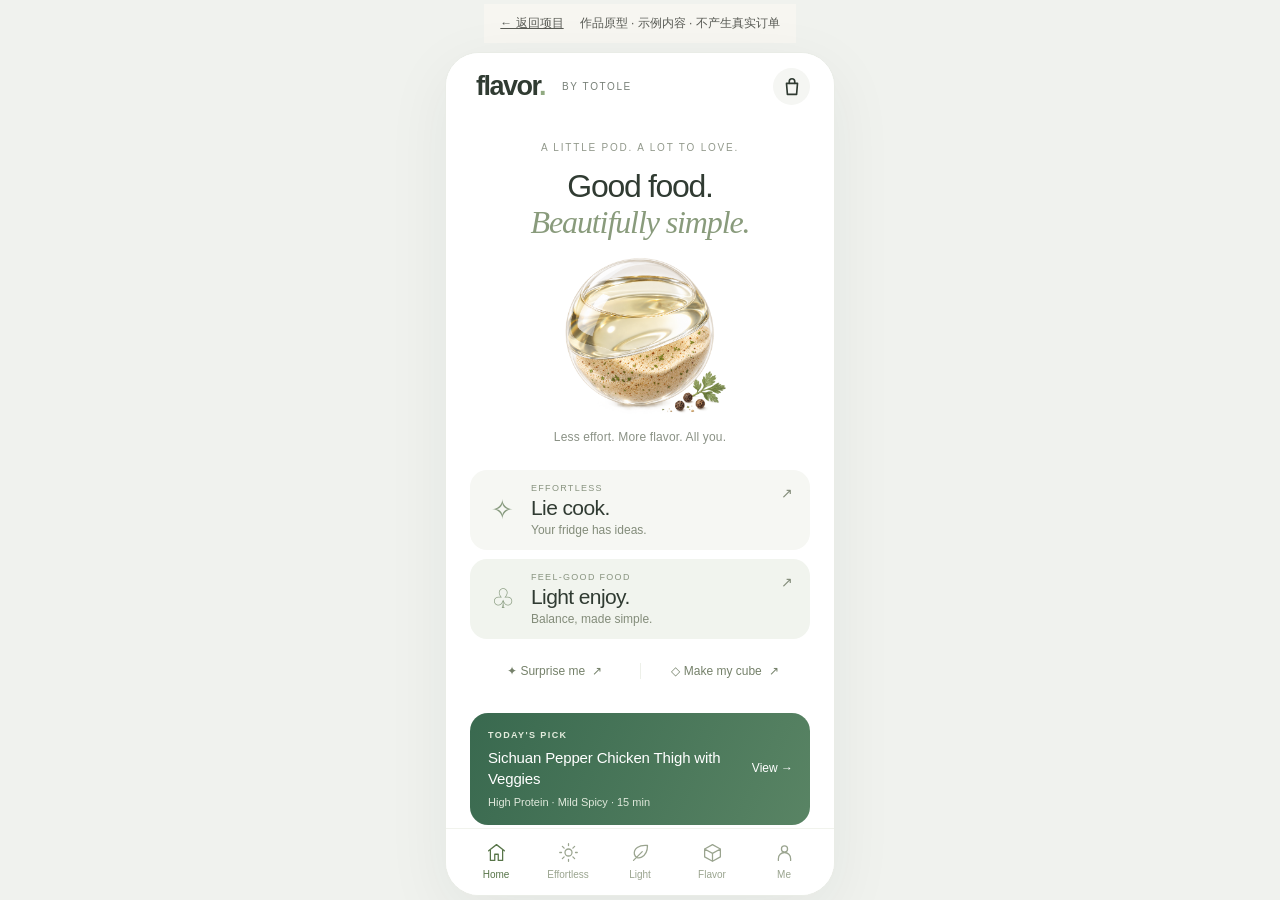
==== demos/flavor-pod/index.html @ 59d16d5d "Publish Kassie portfolio site" ====
<!doctype html>
<html lang="en">
<head>
  <meta charset="utf-8">
  <meta name="viewport" content="width=device-width, initial-scale=1, viewport-fit=cover">
  <meta name="theme-color" content="#f7f6f1">
  <meta name="description" content="Flavor Machine — an interactive food and flavor portfolio concept.">
  <title>Flavor Pod · Kassie 的交互原型</title>
  <link rel="stylesheet" href="css/style.css">
  <link rel="stylesheet" href="css/studio.css?v=3">
</head>
<body>
  <div style="max-width:480px;margin:0 auto;padding:10px 16px;font:12px/1.6 Arial,sans-serif;color:#595b55;background:#f7f6f1;display:flex;justify-content:space-between;gap:16px"><a href="../../index.html#vibe" style="color:inherit">← 返回项目</a><span>作品原型 · 示例内容 · 不产生真实订单</span></div>
  <div class="phone-shell">
    <header class="topbar">
      <button class="wordmark" data-route="home" aria-label="Go home">flavor<span>.</span></button>
      <span>BY TOTOLE</span>
      <button class="bag-button" data-open-cart aria-label="Open bag"><svg viewBox="0 0 24 24" aria-hidden="true"><path d="M6 8h12l-1 12H7L6 8Z"/><path d="M9 8V6a3 3 0 0 1 6 0v2"/></svg><b class="cart-badge" hidden>0</b></button>
    </header>

    <main class="views">
      <section class="view active" data-view="home">
        <div class="home-hero">
          <p class="eyebrow">A LITTLE POD. A LOT TO LOVE.</p>
          <h1>Good food.<br><i>Beautifully simple.</i></h1>
          <div class="hero-illustration"><img src="assets/pod-editorial.png" width="224" height="196" alt="Transparent double-chamber seasoning sphere with golden oil and herb granules"></div>
          <p class="hero-sub">Less effort. More flavor. All you.</p>
        </div>
        <div class="home-actions">
          <button data-route="effortless"><small>EFFORTLESS</small><strong>Lie cook.</strong><span>Your fridge has ideas. <b>↗</b></span></button>
          <button data-route="light"><small>FEEL-GOOD FOOD</small><strong>Light enjoy.</strong><span>Balance, made simple. <b>↗</b></span></button>
        </div>
        <div class="quick-actions"><button data-route="flavor/shaker">✦ Surprise me <span>↗</span></button><button data-route="flavor/cube">◇ Make my cube <span>↗</span></button></div>
        <button class="daily-card" data-route="flavor/shaker"><span>TODAY'S PICK</span><strong>Sichuan Pepper Chicken Thigh with Veggies</strong><small>High Protein · Mild Spicy · 15 min</small><i>View →</i></button>
      </section>

      <section class="view" data-view="effortless">
        <header class="page-head"><div><h1>Fridge Search</h1><p>Select ingredients on hand, let AI match recipes instantly.</p></div></header>
        <div class="category-tabs" id="categories"></div>
        <div class="ingredient-grid" id="ingredients"></div>
        <p class="helper">✦ Flavor Machine pairs what you have with a pod that fits.</p>
        <div class="sticky-action"><span><b id="selected-count">0</b> selected</span><button class="primary" id="generate" disabled>Generate recipes</button></div>
      </section>

      <section class="view" data-view="light">
        <header class="page-head"><div><h1>Light · Weekly Plan</h1><p>Goal: <span id="goal-name">Fat reduction &amp; body shaping</span> <button class="text-button" id="change-goal">change</button></p></div></header>
        <article class="calorie-card"><small>DAILY CALORIE TARGET</small><strong><span id="calories">1650</span> <i>kcal</i></strong><div><b id="calorie-bar"></b></div></article>
        <article class="macro-card"><div class="macro-title"><b>Macro split</b><div class="toggle"><button class="active" data-macro="balanced">Balanced</button><button data-macro="protein">High protein</button></div></div><div class="macro-bar"><i id="macro-p">35%</i><i id="macro-c">40%</i><i id="macro-f">25%</i></div><div class="macro-legend"><span>Protein <b id="legend-p">35%</b></span><span>Carbs <b id="legend-c">40%</b></span><span>Fat <b id="legend-f">25%</b></span></div></article>
        <div class="week-strip" id="week"></div>
        <article class="day-card" id="day-card"></article>
        <article class="week-cube"><small>THIS WEEK'S CUSTOM FLAVOR CUBE</small><div><span>LEMON SEA SALT</span><span>HERB PEPPER</span><span>BRIGHT CHILI</span></div><p>Auto-recommended for your training days.</p></article>
        <div class="sticky-action"><span>7 days + cube</span><button class="primary" data-add="Weekly Light Plan" data-price="89">Add meal &amp; pods</button></div>
      </section>

      <section class="view" data-view="flavor">
        <div class="flavor-tabs"><button class="active" data-flavor="shaker">AI Magic Shaker</button><button data-flavor="cube">DIY Flavor Cube</button></div>
        <div class="flavor-panel active" data-panel="shaker">
          <header class="shaker-head"><h1>Shake a little<br><i>magic.</i></h1><p>Match your meal by personality, taste and today's vibe.</p></header>
          <div class="slot-stage"><div class="slot-labels"><span>MBTI</span><span>TASTE</span><span>VIBE</span></div><div class="slot-machine"><b id="reel-a">INTJ</b><b id="reel-b">Fresh</b><b id="reel-c">Chill Night</b><button id="lever" aria-label="Pull shaker lever"><i></i></button></div><button class="primary shake-button" id="shake">PULL &amp; SHAKE</button><p>Every pull spins a new combo — and a new recipe.</p></div>
          <article class="shaken-recipe" id="shaken-recipe" hidden></article>
        </div>
        <div class="flavor-panel" data-panel="cube">
          <header class="shaker-head"><h1>Build your<br><i>flavor world.</i></h1><p>Your personal seasoning collection. Choose an ingredient, then tap a compartment.</p></header>
          <div class="cube-controls"><button id="cube-left" aria-label="Rotate cube left">↶</button><span>3 × 3 × 3</span><button id="cube-right" aria-label="Rotate cube right">↷</button></div>
          <label class="cube-layer-label">EDIT LAYER <select id="cube-layer" aria-label="Select cube layer"><option value="all">Whole cube · 27 pods</option><option value="0">Front · slots 1–9</option><option value="1">Middle · slots 10–18</option><option value="2">Back · slots 19–27</option></select></label><div class="cube-scene"><div class="cube-3d" id="cube-3d"><div class="cube-face front" data-face="front"></div><div class="cube-face right" data-face="right"></div><div class="cube-face top" data-face="top"></div></div></div>
          <p class="cube-hint">Tap a compartment to add your selected flavor. Choose a layer to reach the inner pods, or drag to swap.</p>
          <div class="pod-tray"><small>AVAILABLE PODS</small><div id="pods"></div></div>
          <div class="cube-meta"><span><small>ESTIMATED PRICE</small><b id="cube-price">¥39.9</b></span><span><small>FLAVOR BALANCE</small><b id="cube-balance">Bright &amp; savory</b></span></div>
          <article class="suggestion" id="cube-note">A little citrus would make this mix feel lighter.</article>
          <div class="cube-name"><input id="cube-name" maxlength="24" placeholder="Name your Flavor Cube"><button id="save-cube">Save</button></div><button class="outline" id="share-cube">Share this combination ↗</button><button class="primary" id="add-cube">Add cube to cart</button>
        </div>
      </section>

      <section class="view recipe-view" data-view="recipe"><button class="back" data-route="effortless">← Recipes</button><article id="recipe-detail"></article></section>

      <section class="view me-view" data-view="me">
        <article class="profile"><span>🍜</span><div><h1>Momo</h1><p>Light eater · Flavor explorer · INTJ</p></div></article>
        <div class="stats"><span><b id="mixes-stat">0</b>Saved Mixes</span><span><b id="orders-stat">0</b>Orders</span><span><b>12</b>Day Streak</span></div>
        <div class="menu"><button data-me="orders">📦 <span>My Orders</span><b>›</b></button><button data-me="mixes">🧊 <span>Saved Flavor Cubes</span><b>›</b></button><button data-me="favorites">🍽️ <span>Saved Recipes</span><b>›</b></button><button data-me="address">📍 <span>Delivery Address</span><b>›</b></button><button data-me="preferences">⚙️ <span>Preferences</span><b>›</b></button><button data-me="language">🌐 <span>Language · English</span><b>›</b></button><button data-open-cart>🛒 <span>Cart</span><b>›</b></button></div>
        <p class="portfolio-note">Flavor Machine · Nestlé Competition Prototype</p>
      </section>
    </main>
    <nav class="tabbar"><button data-route="home"><svg viewBox="0 0 24 24" aria-hidden="true"><path d="m3 10 9-7 9 7M5 9v12h5v-7h4v7h5V9"/></svg><span>Home</span></button><button data-route="effortless"><svg viewBox="0 0 24 24" aria-hidden="true"><circle cx="12" cy="12" r="4"/><path d="M12 2v2M12 20v2M2 12h2M20 12h2M5 5l2 2M17 17l2 2M5 19l2-2M17 7l2-2"/></svg><span>Effortless</span></button><button data-route="light"><svg viewBox="0 0 24 24" aria-hidden="true"><path d="M20 4C10 3 4 8 5 14c2 8 15 4 15-10ZM4 21 14 11"/></svg><span>Light</span></button><button data-route="flavor/shaker"><svg viewBox="0 0 24 24" aria-hidden="true"><path d="m12 3 9 5v9l-9 5-9-5V8ZM3 8l9 5 9-5M12 13v9"/></svg><span>Flavor</span></button><button data-route="me"><svg viewBox="0 0 24 24" aria-hidden="true"><circle cx="12" cy="8" r="3.5"/><path d="M5 21v-2a7 7 0 0 1 14 0v2"/></svg><span>Me</span></button></nav>
    <div class="overlay" hidden></div><aside class="sheet" id="cart-sheet" hidden><button class="close" data-close>×</button><h2>Your Bag</h2><div id="cart-items"></div><div class="cart-total">Total <b id="cart-total">¥0</b></div><button class="primary" id="checkout">Checkout (Demo)</button></aside><aside class="sheet" id="match-sheet" hidden><button class="close" data-close>×</button><h2>AI Matched Recipes ✦</h2><p>Based on what is in your fridge — choose one for the full recipe.</p><div id="matches"></div></aside><aside class="sheet" id="me-sheet" hidden><button class="close" data-close>×</button><div id="me-content"></div></aside><div class="toast" id="toast" hidden></div>
  </div>
  <script src="js/app.js"></script>
</body>
</html>
---- demos/flavor-pod/css/style.css ----
:root{--ink:#203229;--green:#317b5b;--soft:#e3efe7;--paper:#f7f6f1;--line:#e8e5dc;--muted:#7e8b84;--coral:#e98064;font-family:-apple-system,BlinkMacSystemFont,"Segoe UI",sans-serif;color:var(--ink)}*{box-sizing:border-box}body{margin:0;background:#edf0ea;min-height:100vh;display:grid;place-items:center}button,input{font:inherit;color:inherit}button{border:0;background:none;cursor:pointer}.phone-shell{width:390px;height:844px;max-height:100dvh;background:var(--paper);overflow:hidden;border-radius:42px;box-shadow:0 26px 80px #1c372325;display:flex;flex-direction:column;position:relative}.topbar{height:74px;padding:17px 22px 8px;display:flex;align-items:center;gap:11px;background:#ffffffdf;backdrop-filter:blur(18px);z-index:5;flex:none}.wordmark{font-size:28px;letter-spacing:-1.7px;font-weight:800}.wordmark span{color:#91aa81}.topbar>span{font-size:11px;letter-spacing:1.8px;color:#788078;flex:1}.bag-button{width:43px;height:43px;border-radius:50%;display:grid;place-items:center;background:#f4f5f1;position:relative;overflow:visible}.bag-button svg{width:22px;fill:none;stroke:currentColor;stroke-width:1.8;stroke-linecap:round;stroke-linejoin:round}.cart-badge{position:absolute;right:-5px;top:-5px;min-width:19px;height:19px;padding:0 4px;border-radius:12px;background:#96aa83;color:#fff;border:2px solid #fff;font-size:11px;display:grid;place-items:center;z-index:2}.views{overflow:auto;scroll-behavior:smooth;flex:1;padding:0 20px 22px}.view{display:none;min-height:100%}.view.active{display:block;animation:appear .28s ease}@keyframes appear{from{opacity:.35;transform:translateY(7px)}to{opacity:1;transform:none}}.eyebrow,small{font-size:11px;letter-spacing:1.5px;font-weight:750}.home-hero{text-align:center;padding-top:9px}.home-hero h1,.page-head h1,.shaker-head h1{font-size:39px;line-height:1.04;letter-spacing:-2.3px;margin:12px 0 0}.home-hero h1 i,.shaker-head h1 i{font-family:Georgia,serif;font-weight:400;color:#6e987a}.eyebrow{color:#7d8b7e;margin:0}.hero-illustration{height:158px;margin:4px auto -1px;width:280px}.hero-illustration svg{width:100%;height:100%}.ink{stroke:#1d3026;stroke-width:3;fill:#fff;stroke-linecap:round;stroke-linejoin:round}.ink.thin{fill:none;stroke-width:2}.fill{stroke:#1d3026;stroke-width:2}.gold{fill:#f7c94e}.green{fill:#8eb27e}.coral{fill:#e7845f}.lime{fill:#dce67d}.hero-sub{font-size:14px;color:var(--muted);margin:0 0 18px}.home-actions{display:grid;grid-template-columns:1fr 1fr;gap:10px}.home-actions button{border-radius:21px;padding:17px 15px 15px;text-align:left;background:#e6f0e7;min-height:117px;display:flex;flex-direction:column;gap:6px}.home-actions button+button{background:#fff;border:1px solid #e7e7df}.home-actions small{color:#568267;font-size:9px}.home-actions strong{font-size:22px;letter-spacing:-1px}.home-actions span{font-size:11px;color:#63776b}.home-actions b{float:right;font-size:14px}.quick-actions{display:flex;margin:16px 0 19px}.quick-actions button{flex:1;text-align:center;font-size:12px;color:#496c59}.quick-actions button+button{border-left:1px solid var(--line)}.quick-actions span{margin-left:4px}.daily-card{width:100%;text-align:left;position:relative;background:linear-gradient(120deg,#276b50,#4a9672);color:white;border-radius:23px;padding:18px 24px;display:flex;flex-direction:column;gap:8px;box-shadow:0 12px 24px #28725525}.daily-card span{font-size:11px;letter-spacing:1.4px;font-weight:800}.daily-card strong{font-size:19px;max-width:250px;line-height:1.26}.daily-card small{font-size:12px;letter-spacing:0;font-weight:450}.daily-card i{position:absolute;right:20px;top:64px;font-style:normal;font-weight:700}.page-head{padding:21px 0 12px}.page-head h1{font-size:36px}.page-head p,.shaker-head p{font-size:15px;line-height:1.55;color:var(--muted);margin:13px 0 0}.text-button{color:#287454;text-decoration:underline;font-size:13px}.category-tabs{display:flex;gap:8px;flex-wrap:wrap;margin:8px 0 21px}.category-tabs button{border:1px solid #e8e2d7;border-radius:24px;background:#fff;padding:11px 15px;font-weight:700;font-size:13px}.category-tabs button.active{background:#20372c;color:white;border-color:#20372c}.ingredient-grid{display:grid;grid-template-columns:repeat(3,1fr);gap:12px}.ingredient{min-height:103px;border-radius:22px;background:#fff;border:2px solid #ebe7de;display:flex;flex-direction:column;gap:8px;justify-content:center;align-items:center;font-weight:700;font-size:14px;box-shadow:0 4px 11px #38493109}.ingredient i{font-style:normal;font-size:27px}.ingredient.selected{background:#e2eee5;border-color:#2f7659;color:#164e39;box-shadow:0 8px 18px #2e77531a}.helper{font-size:12px;line-height:1.5;color:#718477;margin:17px 4px}.sticky-action{margin:18px 0 2px;background:#fff;border:1px solid var(--line);border-radius:17px;padding:10px 11px;display:flex;align-items:center;gap:10px;box-shadow:0 9px 20px #2e41310d}.sticky-action span{font-size:12px;color:#667b6d;min-width:67px}.sticky-action span b{font-size:18px;display:block;color:#2f7659}.primary,.outline{border-radius:14px;padding:13px 17px;font-weight:800;font-size:13px;min-height:45px}.primary{background:#337b5b;color:#fff;box-shadow:0 9px 18px #2f765927}.primary:disabled{opacity:.35}.sticky-action .primary{flex:1}.calorie-card{padding:19px;border-radius:22px;background:#2f7659;color:white}.calorie-card small{opacity:.76}.calorie-card strong{font-size:44px;letter-spacing:-2px;display:block;margin:9px 0 14px}.calorie-card strong i{font-size:13px;font-style:normal;letter-spacing:0;font-weight:600}.calorie-card>div{height:5px;background:#ffffff38;border-radius:4px;overflow:hidden}.calorie-card b{height:100%;background:#d9edbf;display:block;border-radius:4px}.macro-card,.day-card,.week-cube{margin-top:13px;border-radius:22px;background:#fff;border:1px solid var(--line);padding:17px}.macro-title{display:flex;justify-content:space-between;align-items:center;font-size:14px}.toggle{background:#f0f2ec;border-radius:10px;padding:3px}.toggle button{font-size:10px;padding:7px 8px;border-radius:8px}.toggle .active{background:#fff;box-shadow:0 1px 4px #0001}.macro-bar{display:flex;height:29px;border-radius:8px;overflow:hidden;margin:20px 0 11px}.macro-bar i{display:grid;place-items:center;font-style:normal;font-size:10px;font-weight:800}.macro-bar i:nth-child(1){background:#96b38c}.macro-bar i:nth-child(2){background:#efdba9}.macro-bar i:nth-child(3){background:#c9cbe2}.macro-legend{display:flex;justify-content:space-between;font-size:11px;color:var(--muted)}.macro-legend b{display:block;color:var(--ink);font-size:15px;margin-top:3px}.week-strip{display:flex;gap:5px;margin:18px 0 0}.week-strip button{background:#fff;border:1px solid var(--line);border-radius:13px;flex:1;min-height:51px;display:flex;flex-direction:column;align-items:center;justify-content:center}.week-strip small{font-size:9px;color:#899489}.week-strip b{font-size:13px}.week-strip .active{background:#2f7659;color:#fff;border-color:#2f7659}.week-strip .active small{color:#d5e7db}.day-card h2{font-size:17px;margin:0 0 11px}.day-card h2 span{font-size:10px;color:#367b5c;background:#e4f0e7;padding:5px;border-radius:9px;margin-left:5px}.day-card p{position:relative;border-top:1px solid var(--line);padding:11px 65px 10px 0;margin:0}.day-card small{display:block;font-size:9px;color:#899489}.day-card b{font-size:13px}.day-card p span{position:absolute;right:0;bottom:11px;font-size:11px;color:#43785b}.week-cube small{color:#72857a}.week-cube div{display:flex;gap:5px;flex-wrap:wrap;margin:12px 0}.week-cube span{font-size:10px;border-radius:12px;background:#e3efe7;color:#357459;padding:6px 8px;font-weight:800}.week-cube p{color:var(--muted);font-size:12px;margin:0}.flavor-tabs{display:flex;background:#eaeee7;padding:4px;border-radius:14px;margin:18px 0 13px}.flavor-tabs button{font-size:12px;font-weight:800;flex:1;padding:10px 4px;border-radius:10px}.flavor-tabs .active{background:#fff;box-shadow:0 2px 8px #26443212}.flavor-panel{display:none}.flavor-panel.active{display:block}.shaker-head h1{font-size:34px}.slot-stage{background:radial-gradient(circle at 20% 8%,#e4f4d8,#eef0dc 54%,#faf5ea);border-radius:30px;padding:25px 16px 19px;margin-top:18px}.slot-labels{display:grid;grid-template-columns:1fr 1fr 1.2fr 28px;gap:8px;margin:0 4px 11px;color:#74847c;font-size:10px;letter-spacing:1.5px;font-weight:800}.slot-machine{height:116px;border-radius:23px;background:#f6f2e8;box-shadow:inset 0 1px 0 #fff,0 9px 20px #45704b15;padding:17px 48px 17px 10px;display:grid;grid-template-columns:1fr 1fr 1.2fr;gap:7px;position:relative}.slot-machine>b{display:grid;place-items:center;background:#fff;border-radius:16px;font-size:14px;white-space:nowrap;box-shadow:0 4px 14px #40503c19}.slot-machine>b.spinning{animation:pulse .14s infinite alternate}@keyframes pulse{to{transform:translateY(3px);opacity:.45}}#lever{position:absolute;right:10px;top:7px;width:27px;height:101px}#lever:before{content:"";position:absolute;background:#a48b69;width:7px;height:58px;border-radius:5px;bottom:2px;left:11px}#lever i{position:absolute;width:31px;height:31px;top:0;left:0;border-radius:50%;background:radial-gradient(circle at 30% 25%,#80bc91,#276e51);box-shadow:0 4px 6px #29573d44}.shake-button{display:block;width:100%;margin-top:18px;letter-spacing:1.5px}.slot-stage>p{text-align:center;color:#718179;font-size:12px;margin:14px 0 0}.shaken-recipe{background:#fff;border-radius:24px;padding:20px;margin-top:18px;border:1px solid var(--line);box-shadow:0 10px 25px #1d3a2310}.shaken-recipe>span,.recipe-vibe{font-size:11px;font-weight:800;color:#31775a}.shaken-recipe h2{font-size:25px;letter-spacing:-1.1px;line-height:1.2;margin:12px 0}.shaken-recipe p{color:var(--muted);font-size:14px;line-height:1.5}.recipe-tags{display:flex;gap:7px;flex-wrap:wrap}.recipe-tags span{font-size:11px;background:#f5f3ed;border:1px solid #eae5d9;border-radius:15px;padding:6px 9px}.shaken-recipe .view-recipe{font-weight:800;color:#287151;text-decoration:underline;margin:7px 0}.shaken-cube{background:#f6f3eb;border-radius:16px;margin:15px 0;padding:13px}.shaken-cube small{display:block;color:#76837b}.shaken-cube b{font-size:13px;display:block;margin-top:6px}.shaken-recipe .primary{width:100%}.shake-options{display:flex;gap:8px;margin-top:9px}.shake-options button{font-size:12px;color:#5a7565;flex:1;padding:7px}.cube-controls{display:flex;justify-content:center;align-items:center;gap:17px;margin-top:10px}.cube-controls button{width:34px;height:34px;background:#e1eee4;border-radius:50%;font-size:18px}.cube-controls span{font-size:12px;letter-spacing:1.4px;font-weight:800}.cube-scene{height:245px;perspective:680px;display:grid;place-items:center;overflow:visible}.cube-3d{width:153px;height:153px;position:relative;transform-style:preserve-3d;transition:transform .55s cubic-bezier(.2,.8,.2,1)}.cube-face{position:absolute;width:153px;height:153px;display:grid;grid-template-columns:repeat(3,1fr);gap:4px;padding:3px;background:#d9e5d9}.cube-face.front{transform:translateZ(76px)}.cube-face.right{transform:rotateY(90deg) translateZ(76px);background:#bed2c0}.cube-face.top{transform:rotateX(90deg) translateZ(76px);background:#edf2d9}.cube-cell{background:var(--pod);border:2px solid #ffffff9e;border-radius:4px;box-shadow:inset 2px 2px 3px #fff7,inset -2px -2px 4px #0002;transition:transform .15s}.cube-cell:hover{transform:scale(.93)}.cube-cell i{display:block;width:45%;height:45%;border-radius:50%;background:#ffffffbb;margin:auto}.cube-hint{font-size:12px;line-height:1.5;color:#75857a;margin:0 3px 17px}.pod-tray small,.cube-meta small{color:#7b8b81}.pod-tray>div{display:flex;gap:8px;overflow:auto;padding:10px 0}.pod-choice{background:#fff;border:1px solid var(--line);border-radius:14px;min-width:97px;min-height:70px;padding:9px;font-size:10px;font-weight:800;display:flex;flex-direction:column;align-items:center;gap:5px}.pod-choice i{width:20px;height:20px;border-radius:50%;border:2px solid #fff;box-shadow:0 1px 4px #0002}.pod-choice.selected{outline:2px solid #367b5c;background:#e4f0e6}.cube-meta{display:grid;grid-template-columns:1fr 1fr;gap:9px;margin:9px 0}.cube-meta span{padding:13px;border-radius:15px;background:#fff;border:1px solid var(--line)}.cube-meta small{display:block;font-size:9px}.cube-meta b{font-size:15px;margin-top:5px;display:block}.suggestion{background:#e8f0df;color:#506d59;border-radius:14px;padding:12px;font-size:12px;line-height:1.4}.cube-name{display:flex;gap:7px;margin:11px 0}.cube-name input{min-width:0;flex:1;border:1px solid var(--line);border-radius:13px;padding:12px;background:#fff;font-size:12px}.cube-name button{padding:0 15px;border-radius:13px;background:#e1eee5;font-weight:800;font-size:12px}.flavor-panel .outline,.flavor-panel>.primary{width:100%;margin-top:9px}.outline{background:#fff;border:1px solid #c9d9cc;color:#367359}.recipe-view{padding-top:22px}.back{font-weight:800;color:#3c775b;margin-bottom:20px}.recipe-view article h1{font-size:34px;letter-spacing:-1.7px;line-height:1.12;margin:11px 0}.recipe-view article>p{font-size:14px;line-height:1.6;color:#667b6f}.recipe-view h3{font-size:15px;margin-top:24px}.on-hand{background:#e6f0e8;border-radius:15px;padding:3px 13px}.on-hand p{font-size:12px!important;margin:10px 0}.on-hand b{display:block;text-transform:uppercase;font-size:9px;letter-spacing:1px;color:#397558}.recipe-view li{font-size:14px;line-height:1.6;margin-bottom:8px;color:#526c5c}.recipe-view .outline,.recipe-view .primary{width:100%;margin-top:10px}.me-view{padding-top:16px}.profile{border-radius:25px;background:linear-gradient(120deg,#2d7155,#4b9673);color:#fff;padding:22px;display:flex;align-items:center;gap:16px}.profile>span{width:58px;height:58px;border-radius:50%;border:2px solid #ffffff6b;display:grid;place-items:center;font-size:27px}.profile h1{font-size:29px;letter-spacing:-1px;margin:0}.profile p{font-size:13px;margin:5px 0 0;color:#eef7ed}.stats{display:grid;grid-template-columns:repeat(3,1fr);gap:9px;margin:16px 0}.stats span{height:91px;border-radius:19px;background:#fff;display:flex;flex-direction:column;justify-content:center;align-items:center;font-size:11px;color:#78867e;font-weight:700}.stats b{font-size:26px;color:#337656;margin-bottom:8px}.menu{background:#fff;border-radius:23px;overflow:hidden;border:1px solid var(--line)}.menu button{padding:13px 16px;width:100%;min-height:45px;border-bottom:1px solid var(--line);display:flex;align-items:center;gap:9px;text-align:left;font-size:13px}.menu button:last-child{border:0}.menu span{flex:1}.menu b{font-size:20px;color:#849087}.portfolio-note{text-align:center;color:#869088;font-size:11px;margin:15px 0}.tabbar{height:70px;background:#fff;border-top:1px solid var(--line);padding:7px 10px max(8px,env(safe-area-inset-bottom));display:flex;flex:none}.tabbar button{flex:1;display:flex;flex-direction:column;align-items:center;justify-content:center;gap:4px;border-radius:15px;font-size:21px;color:#819087}.tabbar span{font-size:10px;font-weight:800}.tabbar .active{background:#e2eee5;color:#317558}.overlay{position:absolute;inset:0;background:#18312844;backdrop-filter:blur(2px);z-index:10}.sheet{position:absolute;z-index:11;bottom:0;left:0;width:100%;max-height:77%;overflow:auto;background:#fff;border-radius:27px 27px 0 0;padding:24px 20px max(23px,env(safe-area-inset-bottom));box-shadow:0 -12px 40px #17312621}.sheet h2{font-size:25px;letter-spacing:-1px;margin:0 0 9px}.sheet>p{font-size:13px;color:var(--muted);line-height:1.5}.close{position:absolute;right:18px;top:15px;width:32px;height:32px;border-radius:50%;background:#f2f3ef;font-size:21px}.match-card{width:100%;border-radius:16px;border:1px solid var(--line);padding:14px;text-align:left;margin-top:9px}.match-card span,.match-card small{display:block;color:#5c8b70;font-size:10px}.match-card b{font-size:15px;display:block;margin:6px 0}.match-card small{color:#7c8981;letter-spacing:0}.match-card i{float:right;color:#317558;font-size:17px}.cart-item,.saved{display:flex;gap:8px;align-items:center;padding:14px 0;border-bottom:1px solid var(--line);font-size:13px}.cart-item span{flex:1}.cart-item b{font-size:14px}.cart-item button{font-size:19px;color:#7c8d82}.cart-total{display:flex;justify-content:space-between;font-size:15px;margin:18px 0}.cart-total b{font-size:21px}.sheet .primary{width:100%}.empty{padding:16px 0;color:#839087;font-size:13px;text-align:center}.saved{flex-direction:column;align-items:flex-start}.saved span{font-size:12px;color:var(--muted)}.toast{position:absolute;left:50%;bottom:82px;transform:translateX(-50%);z-index:20;background:#223d30;color:#fff;border-radius:14px;padding:11px 15px;font-size:12px;white-space:nowrap;box-shadow:0 8px 25px #18342733}@media(max-width:480px){body{display:block;background:var(--paper)}.phone-shell{width:100%;height:100dvh;max-height:none;border-radius:0;box-shadow:none}}@media(max-height:740px){.phone-shell{height:100dvh}.home-hero{padding-top:2px}.home-hero h1{font-size:34px}.hero-illustration{height:125px}.home-actions button{min-height:95px;padding:13px}.daily-card{padding:14px 19px}.daily-card strong{font-size:16px}.daily-card i{top:51px}}@media(prefers-reduced-motion:reduce){*{animation:none!important;transition:none!important}}

[hidden]{display:none!important}
---- demos/flavor-pod/css/studio.css ----
/* Editorial refinement: one white surface, restrained type and compact controls. */
:root{--paper:#fff;--ink:#303b32;--green:#60775d;--soft:#f2f5ef;--line:#edf0e9;--muted:#7c8579;font-family:-apple-system,BlinkMacSystemFont,"Segoe UI",sans-serif;font-weight:400}
body{background:#f0f2ee}.phone-shell{background:#fff;box-shadow:0 18px 65px #24312810;border:1px solid #e9ece6;border-radius:34px}.topbar{height:68px;padding:12px 24px;background:#fff;backdrop-filter:none}.wordmark{font-size:27px;font-weight:700;letter-spacing:-1.5px}.topbar>span{font-weight:400;font-size:10px;letter-spacing:1.6px}.bag-button{width:37px;height:37px;background:#f5f6f3}.cart-badge{font-weight:500}.views{padding:0 24px 22px;scrollbar-width:none}.views::-webkit-scrollbar{display:none}button{font-weight:400}.eyebrow,small{font-weight:500}.home-hero{padding-top:21px}.eyebrow{font-size:10px;font-weight:400;letter-spacing:1.8px;color:#92998c}.home-hero h1{font-size:32px;font-weight:500;line-height:1.12;letter-spacing:-1.3px;margin-top:16px}.home-hero h1 i{color:#899b7c;font-weight:400;letter-spacing:-1.1px}.hero-illustration{height:182px;width:230px;margin:6px auto 2px;display:flex;align-items:center;justify-content:center}.hero-illustration img{width:224px;height:196px;object-fit:contain;display:block}.hero-sub{font-size:12px;margin:0 0 26px;color:#8a9185;letter-spacing:.15px}
.home-actions{grid-template-columns:1fr;gap:9px}.home-actions button,.home-actions button+button{position:relative;min-height:80px;padding:13px 18px 13px 61px;border:0;background:#f6f7f3;border-radius:17px;gap:3px}.home-actions button+button{background:#f1f4ee}.home-actions button:before{content:'✧';position:absolute;left:21px;top:24px;font-size:27px;color:#86997d;font-weight:300}.home-actions button+button:before{content:'♧'}.home-actions small{font-size:9px;font-weight:400;letter-spacing:1.3px;color:#899480}.home-actions strong{font-size:21px;font-weight:450;letter-spacing:-.6px}.home-actions span{font-size:12px;color:#838c7a}.home-actions b{position:absolute;right:17px;top:15px;font-weight:400}.quick-actions{margin:14px 0 25px;min-height:35px;align-items:center}.quick-actions button{font-size:12px;color:#75816a}.daily-card{border-radius:18px;padding:17px 18px;background:linear-gradient(115deg,#39694f,#598464);box-shadow:none;gap:7px}.daily-card span{font-size:9px;font-weight:600;letter-spacing:1.4px;color:#e3ecdd}.daily-card strong{font-size:15px;line-height:1.4;font-weight:500;max-width:none;padding-right:52px;letter-spacing:-.15px}.daily-card small{font-size:11px;font-weight:400;color:#e0e9dc}.daily-card i{right:17px;top:48px;font-size:12px;font-weight:500}
.page-head{padding:25px 0 17px}.page-head h1,.shaker-head h1{font-size:27px;font-weight:500;letter-spacing:-1px;line-height:1.17}.page-head p,.shaker-head p{font-size:14px;line-height:1.6;margin-top:11px;color:#858f7c}.category-tabs{gap:6px;margin:3px 0 17px;flex-wrap:nowrap}.category-tabs button{padding:10px 9px;font-size:12px;font-weight:500;border-radius:18px;border-color:#e7ebe1}.category-tabs button.active{background:#4d664e;border-color:#4d664e}.ingredient-grid{gap:9px}.ingredient{min-height:86px;border-width:1px;border-radius:16px;font-weight:400;font-size:13px;box-shadow:none;gap:7px}.ingredient i{font-size:24px}.ingredient.selected{background:#eaf1e5;border-color:#819978;box-shadow:none;color:#48603b}.helper{margin:16px 2px;font-size:12px;color:#899280}.sticky-action{border:0;background:#f5f7f1;border-radius:15px;box-shadow:none;padding:10px;gap:12px}.sticky-action span b{font-size:16px;font-weight:500}.primary,.outline{font-weight:500;font-size:13px;border-radius:12px;min-height:43px;padding:11px 15px;box-shadow:none}.primary{background:#61775a}.outline{border-color:#e2e8da;color:#657b56}.text-button{color:#6f855e}
.calorie-card{background:#f2f5ed;color:#43513a;border-radius:18px;padding:17px 19px}.calorie-card small{font-size:10px;color:#87947a;font-weight:400;opacity:1}.calorie-card strong{font-size:35px;font-weight:400;letter-spacing:-1.5px;margin:10px 0 13px}.calorie-card strong i{font-size:12px;font-weight:400;color:#849178}.calorie-card>div{background:#e0e7d8;height:4px}.calorie-card b{background:#9bb187}.macro-card,.day-card,.week-cube{border-radius:17px;padding:16px;margin-top:12px}.macro-title{font-size:13px}.macro-title>b{font-weight:500}.toggle{background:#f4f6f0}.toggle button{font-size:11px;font-weight:400;padding:7px}.macro-bar{height:21px;margin-top:17px}.macro-bar i{font-size:10px;font-weight:500}.macro-legend b{font-size:14px;font-weight:500}.week-strip{gap:6px;margin-top:15px}.week-strip button{min-height:47px;background:#f6f8f2;border:0;border-radius:11px}.week-strip b{font-weight:500}.week-strip .active{background:#819773}.day-card h2{font-size:15px;font-weight:500}.day-card h2 span{font-weight:400;background:#f0f4ea;color:#81936e}.day-card p{padding-top:10px;padding-bottom:9px}.day-card b{font-size:13px;font-weight:400}.day-card p span{color:#849079}.week-cube small{font-size:10px;font-weight:400}.week-cube span{font-size:10px;font-weight:400;background:#f1f5eb;color:#7b8d67}.week-cube p{font-size:12px}
.flavor-tabs{background:#f3f5ef;border-radius:12px;margin:18px 0 20px}.flavor-tabs button{font-size:12px;font-weight:400;padding:9px 3px}.flavor-tabs .active{box-shadow:0 1px 4px #27371909}.shaker-head h1 i{color:#8b9e7d}.slot-stage{border-radius:22px;padding:20px 15px 16px;background:radial-gradient(ellipse at 20% 0%,#e7f0dd,#f0f2e5 60%,#f8f5ed);margin-top:20px}.slot-labels{font-size:10px;font-weight:500;letter-spacing:1.2px}.slot-machine{height:94px;border-radius:18px;padding:13px 39px 13px 8px;gap:6px;box-shadow:inset 0 1px 0 #fff,0 5px 14px #576c3610}.slot-machine>b{font-size:12px;font-weight:550;border-radius:12px;box-shadow:inset 0 1px 7px #3c502412,0 2px 4px #40503c09}#lever{right:6px;height:79px;width:24px}#lever i{width:24px;height:24px;background:radial-gradient(circle at 30% 25%,#abc399,#52765a)}#lever:before{height:52px;width:5px;left:10px;background:#aaa694}.shake-button{margin-top:15px;font-size:12px;letter-spacing:1.1px;font-weight:600}.slot-stage>p{font-size:11px;line-height:1.5;color:#8b9582}.shaken-recipe{border-radius:19px;padding:18px;margin-top:17px;box-shadow:0 7px 25px #46563008}.shaken-recipe h2{font-size:22px;font-weight:500;letter-spacing:-.6px}.recipe-vibe,.shaken-recipe>span{font-size:11px;font-weight:500;color:#81936f}.recipe-tags span{font-size:11px;background:#fafaf6;border-color:#ebeee4;padding:5px 8px}.shaken-recipe p{font-size:14px;color:#8b9580}.shaken-recipe .view-recipe{font-size:13px;font-weight:400;color:#708962}.shaken-cube{background:#f5f7f0;padding:12px;border-radius:12px}.shaken-cube b{font-size:12px;font-weight:400}.shaken-cube small{font-size:10px;font-weight:400}
.cube-controls{gap:16px;margin-top:16px}.cube-controls span{font-size:11px;font-weight:400}.cube-controls button{background:#f1f5ec;color:#8a9b79;font-size:17px}.cube-scene{height:230px}.cube-hint{font-size:12px;color:#89967f}.cube-meta span{border-radius:13px;background:#f7f9f3;border:0}.cube-meta b{font-size:14px;font-weight:500}.suggestion{background:#f0f5e8;font-size:12px;color:#819173}.pod-choice{font-weight:400;border-radius:12px}.pod-choice.selected{outline-width:1px;background:#f2f6ec}.cube-name button{font-weight:500;background:#f0f5e9}.recipe-view article h1{font-size:28px;font-weight:500;letter-spacing:-1px}.recipe-view h3{font-size:14px;font-weight:500}.back{font-size:13px;font-weight:400}.on-hand{background:#f2f6ed}.recipe-view li{color:#758467}.profile{margin-top:6px;background:#f2f5ee;color:#42533a;border-radius:19px;padding:19px 16px;gap:14px}.profile>span{border:1px solid #dce6d3;background:#e8f0df;width:49px;height:49px;font-size:24px}.profile h1{font-size:26px;font-weight:500;letter-spacing:-.6px}.profile p{font-size:12px;color:#829174}.stats{gap:9px;margin:15px 0}.stats span{height:78px;background:#fafbf8;border:1px solid #eff2e9;border-radius:15px;font-size:11px;font-weight:400}.stats b{font-size:23px;font-weight:400;color:#71895f;margin-bottom:5px}.menu{border-radius:17px}.menu button{min-height:48px;padding:10px 15px;font-size:13px;font-weight:400;color:#647259}.menu b{font-size:17px;font-weight:400;color:#a4b098}.portfolio-note{font-size:11px;margin-top:18px;color:#a2aa99}.tabbar{height:67px;background:#fff;border-color:#f1f3ed;padding:8px 14px max(9px,env(safe-area-inset-bottom))}.tabbar button{color:#9aa48f;border-radius:0;background:transparent;gap:6px}.tabbar .active{background:transparent;color:#587549}.tabbar span{font-size:10px;font-weight:400}.tabbar svg{width:21px;height:21px;fill:none;stroke:currentColor;stroke-width:1.45;stroke-linecap:round;stroke-linejoin:round}.sheet{border-radius:23px 23px 0 0}.sheet h2{font-size:22px;font-weight:500}.match-card b{font-weight:500}.match-card{border-radius:13px}.toast{background:#506745;font-weight:400}.bag-button:focus-visible,button:focus-visible{outline:2px solid #9fb08f;outline-offset:3px}
@media(max-width:480px){body,.phone-shell{background:white}.phone-shell{border:0;border-radius:0}}@media(max-height:740px){.home-hero{padding-top:10px}.home-hero h1{font-size:29px}.hero-illustration{height:149px}.hero-illustration img{height:162px;width:195px}.hero-sub{margin-bottom:18px}.home-actions button{min-height:75px}.quick-actions{margin-bottom:17px}.daily-card strong{font-size:14px}}
/* Complete 27-compartment storage cube, scoped to DIY Cube. */
[data-panel="cube"] .cube-scene{height:263px;perspective:850px;isolation:isolate;position:relative;overflow:visible}
[data-panel="cube"] .cube-3d{width:50px;height:50px;transform-style:preserve-3d;position:relative}
.storage-cubie{width:50px;height:50px;position:absolute;inset:0;transform-style:preserve-3d}
[data-panel="cube"] .storage-face{position:absolute;inset:0;width:50px;height:50px;border:1px solid #c5c7b9;border-radius:3px;backface-visibility:hidden;background:#fafaf5;box-shadow:inset 0 0 0 3px #fff,inset 0 0 0 4px #e5e5d9;overflow:hidden;padding:0;transform-style:flat}
[data-panel="cube"] .storage-face.front{transform:translateZ(25px)}
[data-panel="cube"] .storage-face.back{transform:rotateY(180deg) translateZ(25px)}
[data-panel="cube"] .storage-face.right{transform:rotateY(90deg) translateZ(25px);background:#edf0e7}
[data-panel="cube"] .storage-face.left{transform:rotateY(-90deg) translateZ(25px);background:#f0f1e9}
[data-panel="cube"] .storage-face.top{transform:rotateX(90deg) translateZ(25px);background:#fffef8}
[data-panel="cube"] .storage-face.bottom{transform:rotateX(-90deg) translateZ(25px);background:#e6eadf}
[data-panel="cube"] .storage-face:hover{filter:brightness(.94)}
.compartment-number{position:absolute;right:5px;top:4px;color:#969b89;font-size:7px;line-height:1;font-weight:400}
.compartment-ingredient{display:grid;place-items:center;width:100%;height:100%;padding-top:4px;font-size:23px;filter:saturate(.75);text-shadow:0 3px 3px #57603a18}
.cube-layer-label{display:flex;align-items:center;justify-content:center;gap:10px;margin-top:13px;font-size:9px;letter-spacing:1px;color:#88917e}
#cube-layer{font:inherit;letter-spacing:0;font-size:11px;color:#68775e;border:1px solid #e5eadd;padding:7px 9px;border-radius:9px;background:#fafbf7;max-width:190px}
[data-panel="cube"] .pod-choice{min-width:95px;min-height:80px;gap:8px;justify-content:center;font-size:11px;line-height:1.3;background:#fafbf7}
.pod-food-icon{font-size:25px;line-height:1.2;filter:saturate(.8)}
[data-panel="cube"] .pod-choice.selected{background:#eff4e9;outline-color:#829b73}
[data-panel="cube"] .cube-controls{margin-top:16px}
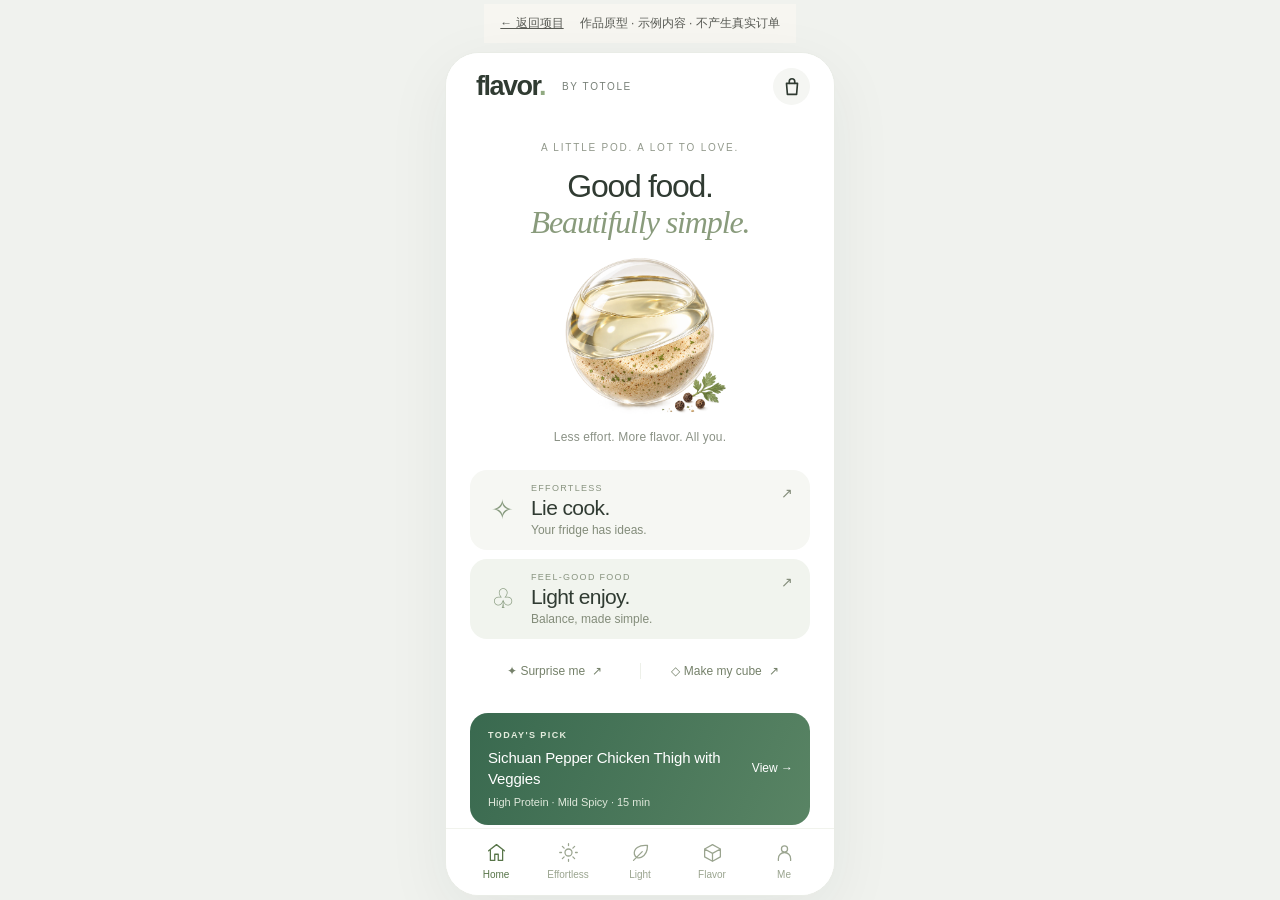
==== commit b37af8df: "Compress portfolio images and enable asynchronous decoding" ====
--- a/demos/flavor-pod/index.html
+++ b/demos/flavor-pod/index.html
@@ -23,7 +23,7 @@
         <div class="home-hero">
           <p class="eyebrow">A LITTLE POD. A LOT TO LOVE.</p>
           <h1>Good food.<br><i>Beautifully simple.</i></h1>
-          <div class="hero-illustration"><img src="assets/pod-editorial.png" width="224" height="196" alt="Transparent double-chamber seasoning sphere with golden oil and herb granules"></div>
+          <div class="hero-illustration"><img src="assets/pod-editorial.webp" width="224" height="196" alt="Transparent double-chamber seasoning sphere with golden oil and herb granules" decoding="async"></div>
           <p class="hero-sub">Less effort. More flavor. All you.</p>
         </div>
         <div class="home-actions">
